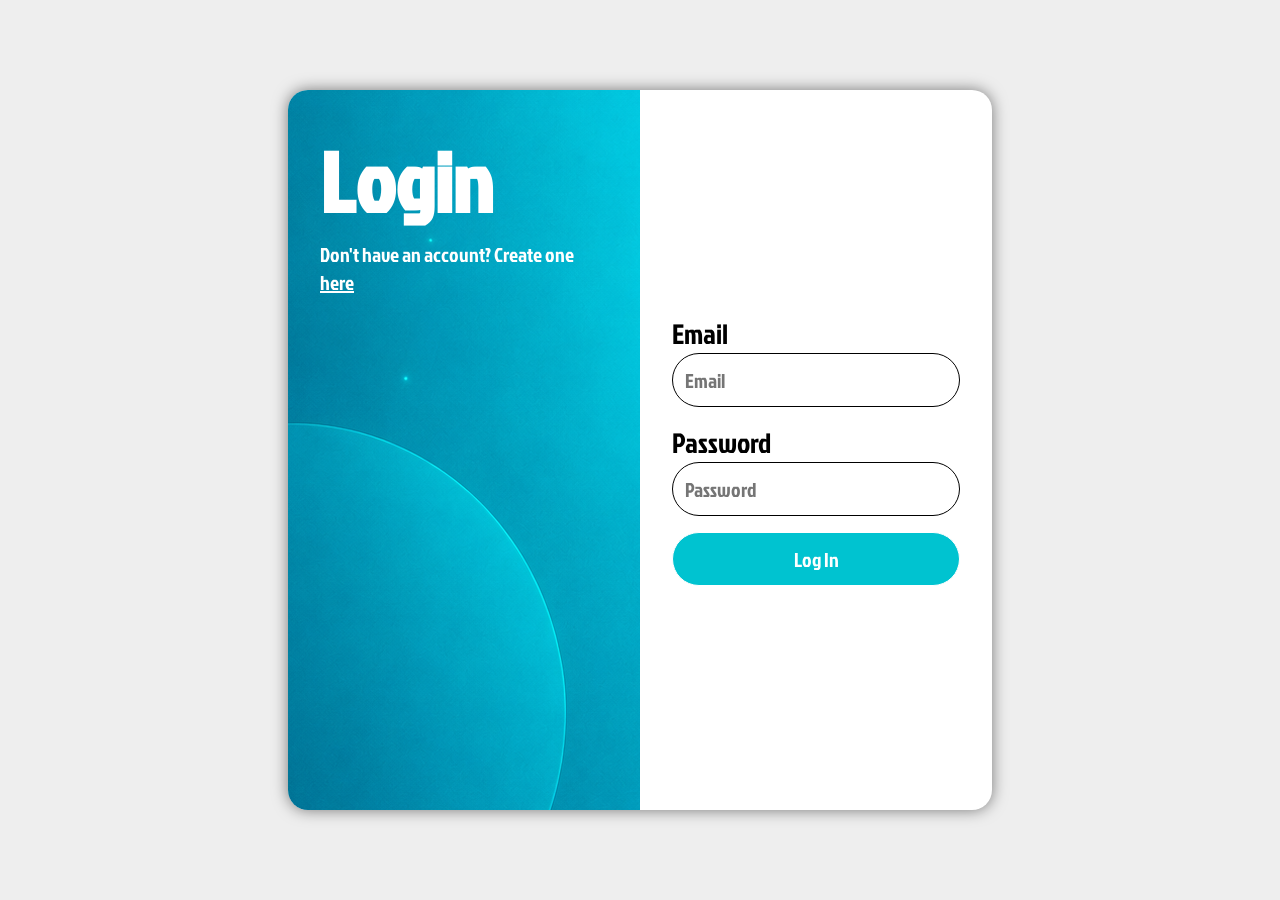
==== login.html @ 21028f26 "Move auth files to project root Rename/move authentication assets out of the auth/ directory into th" ====
<!DOCTYPE html>
<html lang="en">
<head>
    <meta charset="UTF-8">
    <meta name="viewport" content="width=device-width, initial-scale=1.0">
    <title>Login</title>
    <link rel="stylesheet" href="login.css">
</head>
<body class="bg-gray">

    <div class="container">
        <div class="left">
            <h1>Login</h1>
            <p>Don't have an account? Create one <a href="signup.html">here</a></p>
        </div>
        <div class="right">
            <form>
                <div class="email-input input-group">
                    <label for="email">Email</label>
                    <input required type="email" name="Email" id="email" placeholder="Email">
                </div>
                <div class="pass-input input-group">
                    <label for="password">Password</label>
                    <input required type="password" name="Password" id="password" placeholder="Password">
                </div>
                <button class="form-btn" type="submit">Log In</button>
            </form>
        </div>
    </div>
    
</body>
</html>
---- login.css ----
@import url("https://fonts.googleapis.com/css2?family=Jockey+One&display=swap");

* {
  margin: 0;
  padding: 0;
  box-sizing: border-box;
  font-family: "Jockey One", sans-serif;
}

.gray {
  color: #8e8e93;
}

.bg-gray{
    background-color: #0001;
}

.red {
  color: #ff383c;
}

body{
    display: flex;
    justify-content: center;
    align-items: center;
    width: 100%;
    height: 100vh;
}

.container{
    background: #fff;
    width: 55vw;
    height: 80vh;
    border-radius: 20px;
    display: flex;
    justify-content: space-between;
    box-shadow: 0px 0px 15px 0px rgba(0, 0, 0, 0.5);
}

.left, 
.right{
    width: 50%;
    height: 100%;
}

.left{
    padding: 2rem;
    background-image: url(./auth-bg.png);
    border-radius: 20px 0 0 20px;
}

.left h1{
    font-size: 84px;
    color: #fff;
}

.left p,
.left a{
    color: #fff;
    font-size: 20px;
}

.right{
    display: flex;
    flex-direction: column;
    justify-content: center;
    padding: 2rem;
}

.input-group{
    display: flex;
    flex-direction: column;
    margin-bottom: 1rem;
}

label{
    font-size: 28px;
}

input{
    border: 1px solid #000;
    outline: none;
    padding: .75rem;
    font-size: 20px;
    border-radius: 100px;
}


.form-btn{
    color: #fff;
    background: #00c3d0;
    border: 1px solid #fff;
    outline: none;
    width: 100%;
    padding: 0.75rem;
    font-size: 20px;
    border-radius: 100px;
    transition: all 300ms;
}

.form-btn:hover{
    color: #00c3d0;
    background-color: #fff;
    border: 1px solid #00c3d0;
}
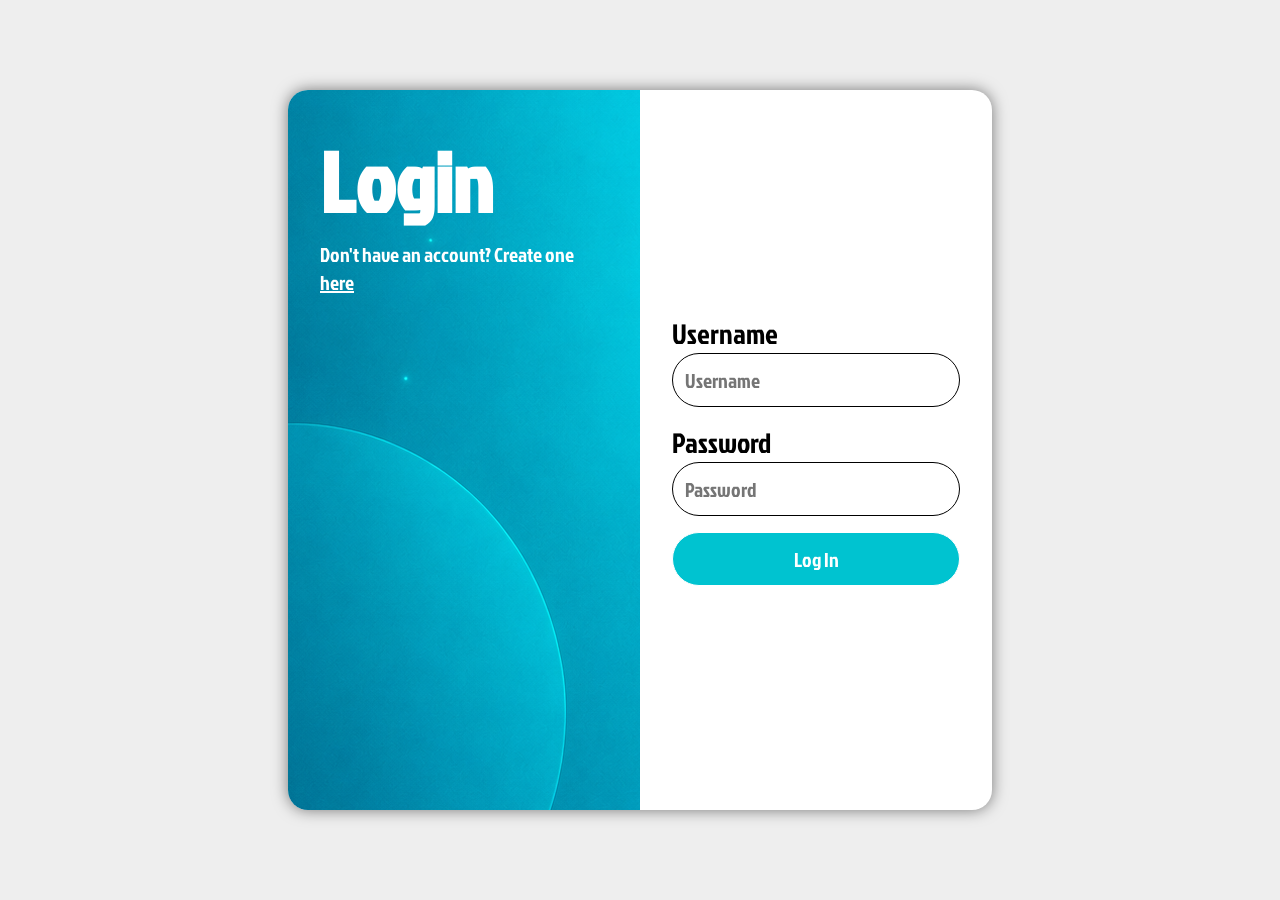
==== commit b42931cd: "Update login and signup forms: change email input to username, adjust API endpoint, and enhance styl" ====
--- a/login.html
+++ b/login.html
@@ -15,9 +15,9 @@
         </div>
         <div class="right">
             <form>
-                <div class="email-input input-group">
-                    <label for="email">Email</label>
-                    <input required type="email" name="Email" id="email" placeholder="Email">
+                <div class="username-input input-group">
+                    <label for="username">Username</label>
+                    <input required type="username" name="Username" id="username" placeholder="Username">
                 </div>
                 <div class="pass-input input-group">
                     <label for="password">Password</label>
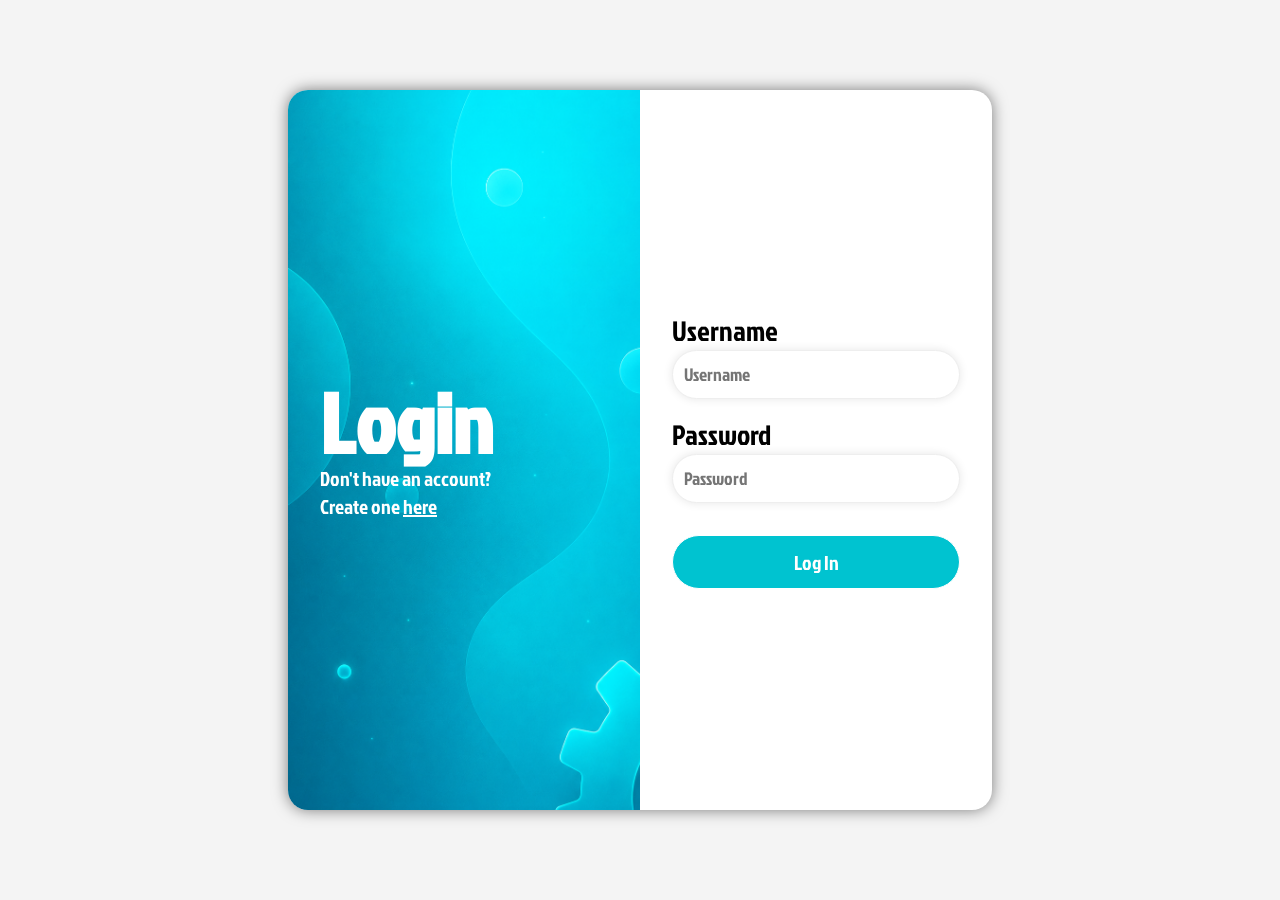
==== commit 9224fb57: "Add login/signup JS and wire up forms Introduce client-side auth handlers and wire up the forms: add" ====
--- a/login.html
+++ b/login.html
@@ -11,10 +11,10 @@
     <div class="container">
         <div class="left">
             <h1>Login</h1>
-            <p>Don't have an account? Create one <a href="signup.html">here</a></p>
+            <p>Don't have an account? <br>Create one <a href="signup.html">here</a></p>
         </div>
         <div class="right">
-            <form>
+            <form autocomplete="off" onsubmit="handleLogin(event)">
                 <div class="username-input input-group">
                     <label for="username">Username</label>
                     <input required type="username" name="Username" id="username" placeholder="Username">
@@ -28,5 +28,6 @@
         </div>
     </div>
     
+    <script src="login.js"></script>
 </body>
 </html>
--- a/login.css
+++ b/login.css
@@ -7,99 +7,149 @@
   font-family: "Jockey One", sans-serif;
 }
 
-.gray {
-  color: #8e8e93;
+.gray { color: #8e8e93; }
+.bg-gray { background-color: #f4f4f4; }
+.red { color: #ff383c; }
+
+body {
+  display: flex;
+  justify-content: center;
+  align-items: center;
+  width: 100%;
+  min-height: 100vh;
+  padding: 20px;
 }
 
-.bg-gray{
-    background-color: #0001;
+.container {
+  background: #fff;
+  width: 55vw;
+  height: 80vh;
+  border-radius: 20px;
+  display: flex;
+  justify-content: space-between;
+  box-shadow: 0px 0px 15px 0px rgba(0, 0, 0, 0.5);
+  overflow: hidden;
 }
 
-.red {
-  color: #ff383c;
+.left, .right {
+  width: 50%;
+  height: 100%;
 }
 
-body{
-    display: flex;
-    justify-content: center;
-    align-items: center;
-    width: 100%;
-    height: 100vh;
+.left {
+  padding: 2rem;
+  background-image: url(./auth-bg.png);
+  background-size: cover;
+  background-position: center;
+  display: flex;
+  flex-direction: column;
+  justify-content: center;
 }
 
-.container{
-    background: #fff;
-    width: 55vw;
-    height: 80vh;
-    border-radius: 20px;
-    display: flex;
-    justify-content: space-between;
-    box-shadow: 0px 0px 15px 0px rgba(0, 0, 0, 0.5);
+.left h1 {
+  font-size: 84px;
+  color: #fff;
+  line-height: 1;
 }
 
-.left, 
-.right{
-    width: 50%;
-    height: 100%;
+.left p, .left a {
+  color: #fff;
+  font-size: 20px;
 }
 
-.left{
-    padding: 2rem;
-    background-image: url(./auth-bg.png);
-    border-radius: 20px 0 0 20px;
+.right {
+  display: flex;
+  flex-direction: column;
+  justify-content: center;
+  padding: 2rem;
 }
 
-.left h1{
-    font-size: 84px;
-    color: #fff;
+.input-group {
+  display: flex;
+  flex-direction: column;
+  margin-bottom: 1rem;
 }
 
-.left p,
-.left a{
-    color: #fff;
-    font-size: 20px;
+label { font-size: 28px; }
+
+input {
+  border: 1px solid #000;
+  outline: none;
+  padding: .75rem;
+  font-size: 20px;
+  border-radius: 100px;
 }
 
-.right{
-    display: flex;
-    flex-direction: column;
-    justify-content: center;
-    padding: 2rem;
+.form-btn {
+  color: #fff;
+  background: #00c3d0;
+  border: 1px solid #fff;
+  outline: none;
+  width: 100%;
+  padding: 0.75rem;
+  font-size: 20px;
+  border-radius: 100px;
+  transition: all 300ms;
+  cursor: pointer;
+  margin-top: 1rem;
 }
 
-.input-group{
-    display: flex;
-    flex-direction: column;
-    margin-bottom: 1rem;
+.form-btn:hover {
+  color: #00c3d0;
+  background-color: #fff;
+  border: 1px solid #00c3d0;
 }
 
-label{
-    font-size: 28px;
+input {
+  box-shadow: 0px 0px 10px 0px rgba(0, 0, 0, 0.1);
+  border: 1px solid #eee;
+  outline: none;
+  padding: 0.7rem;
+  font-size: 18px;
+  border-radius: 100px;
+  width: 100%;
 }
 
-input{
-    border: 1px solid #000;
-    outline: none;
-    padding: .75rem;
-    font-size: 20px;
-    border-radius: 100px;
+@media (max-width: 1024px) {
+  .container {
+    width: 80vw;
+  }
+  .left h1 {
+    font-size: 60px;
+  }
 }
 
+@media (max-width: 768px) {
+  body {
+    align-items: flex-start;
+  }
+  
+  .container {
+    flex-direction: column;
+    width: 95vw;
+    height: auto;
+    margin: 20px 0;
+  }
 
-.form-btn{
-    color: #fff;
-    background: #00c3d0;
-    border: 1px solid #fff;
-    outline: none;
+  .left, .right {
     width: 100%;
-    padding: 0.75rem;
-    font-size: 20px;
-    border-radius: 100px;
-    transition: all 300ms;
-}
+  }
 
-.form-btn:hover{
-    color: #00c3d0;
-    background-color: #fff;
-    border: 1px solid #00c3d0;
+  .left {
+    padding: 3rem 2rem;
+    border-radius: 20px 20px 0 0;
+    text-align: center;
+  }
+
+  .left h1 {
+    font-size: 48px;
+  }
+
+  .right {
+    padding: 2rem 1.5rem;
+  }
+
+  label {
+    font-size: 22px;
+  }
 }
